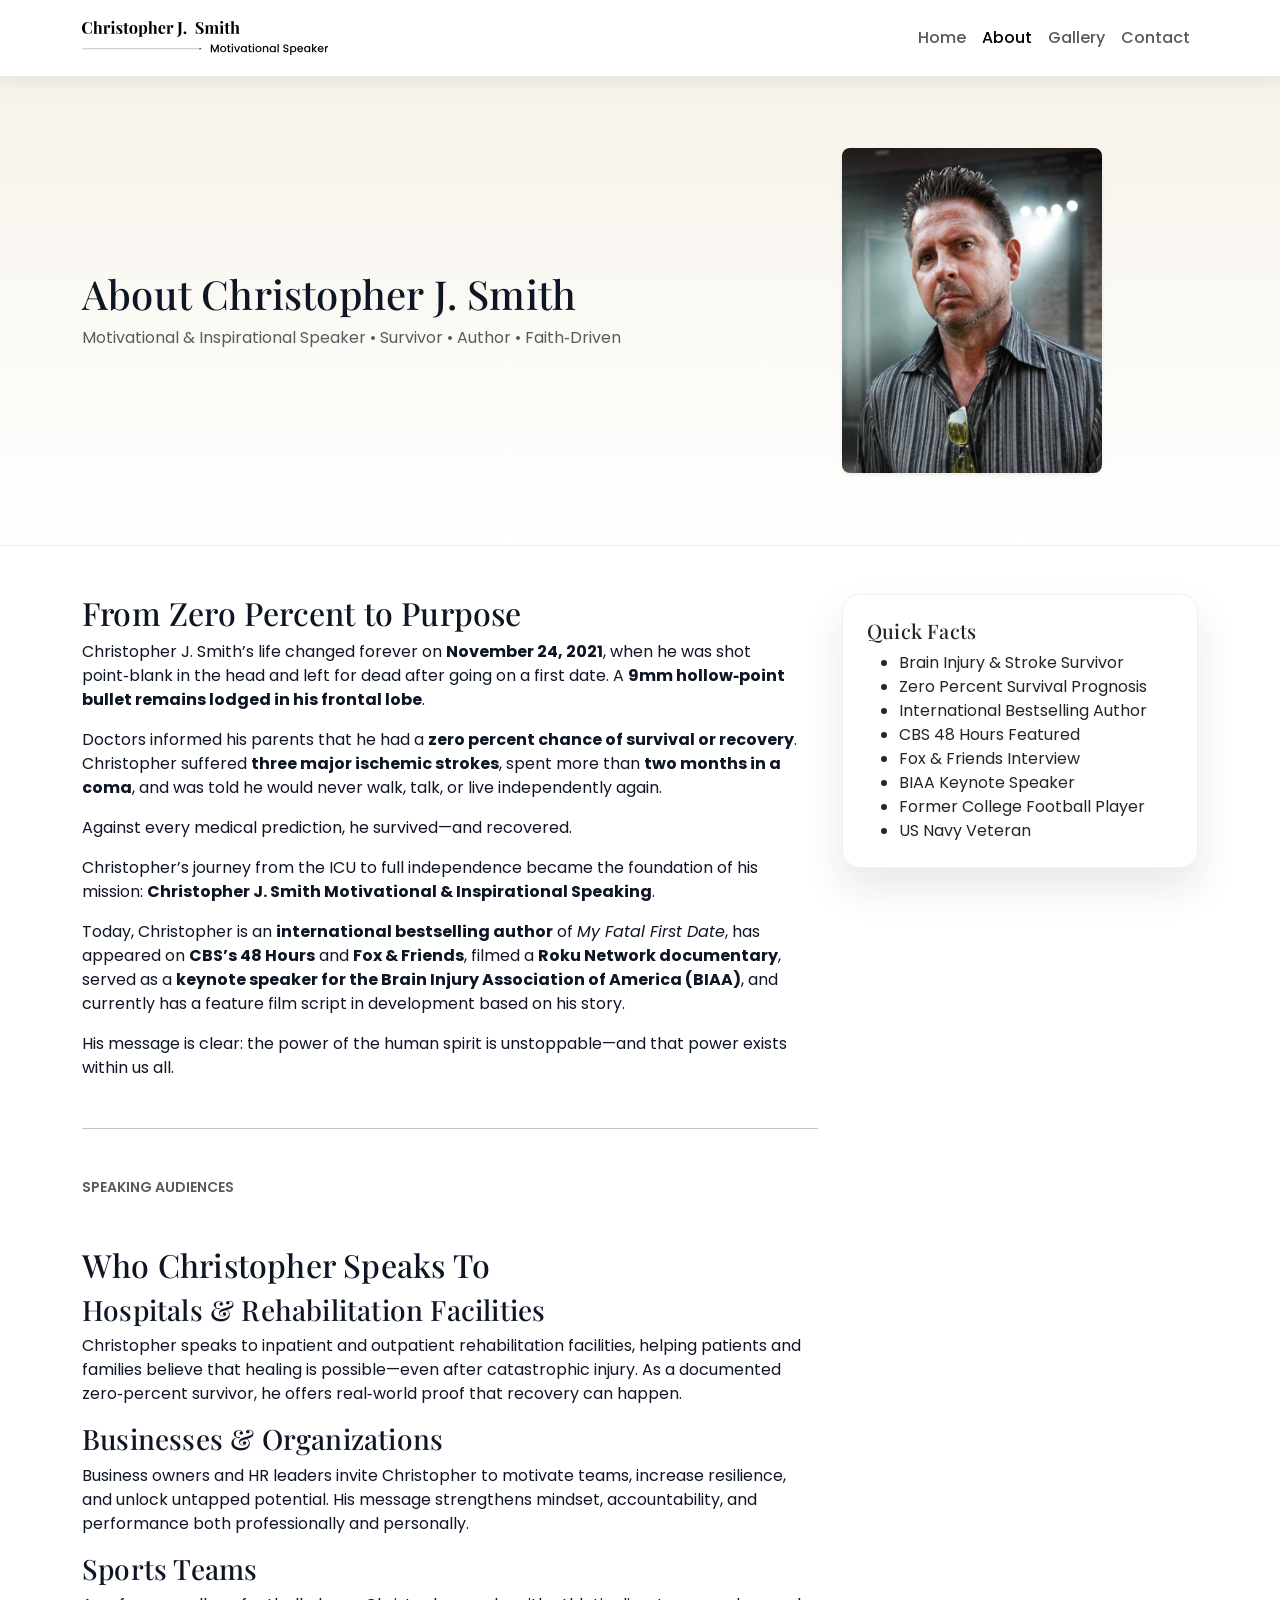
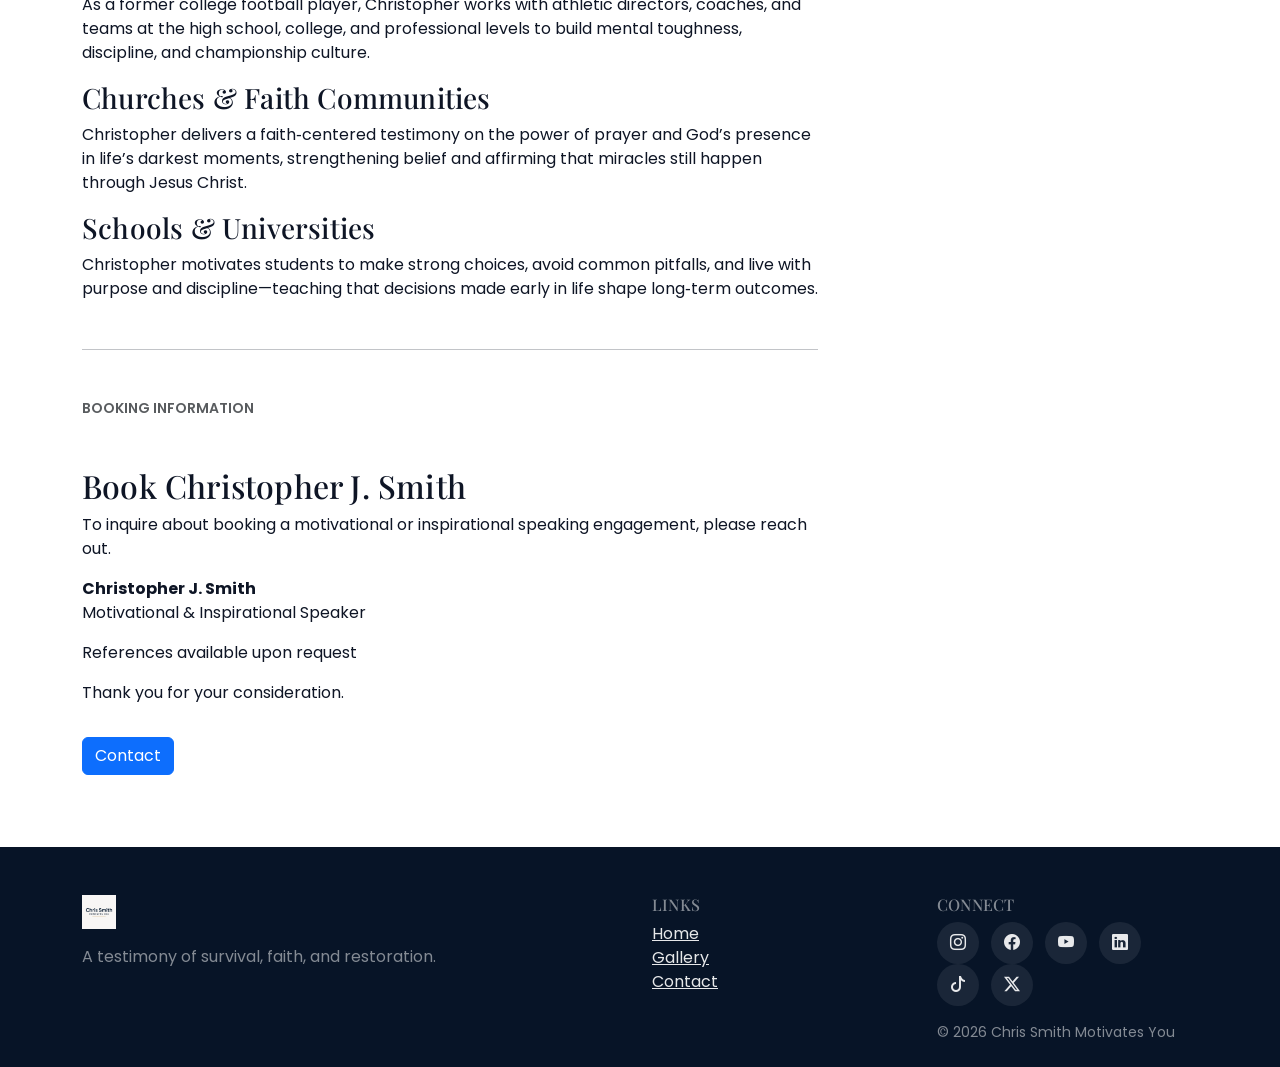
==== about.html @ 95cd8f2f "Update about.html" ====
<!doctype html>
<html lang="en">
<head>
  <meta charset="utf-8">
  <meta name="viewport" content="width=device-width, initial-scale=1">

  <!-- SEO -->
  <title>Christopher J. Smith | Motivational Speaker & Brain Injury Survivor</title>
  <meta name="description" content="Christopher J. Smith is a motivational and inspirational speaker who survived a gunshot wound to the head and traumatic brain injury. Inspiring resilience, faith, and recovery.">

  <link rel="canonical" href="https://chrissmithmotivatesyou.com/about.html">

  <!-- Open Graph -->
  <meta property="og:type" content="website">
  <meta property="og:title" content="Christopher J. Smith | Motivational Speaker & Survivor">
  <meta property="og:description" content="From zero percent chance of survival to inspiring audiences worldwide through resilience, faith, and recovery.">
  <meta property="og:url" content="https://chrissmithmotivatesyou.com/about.html">
  <meta property="og:image" content="https://chrissmithmotivatesyou.com/assets/img/og-image.jpg">

  <!-- Twitter -->
  <meta name="twitter:card" content="summary_large_image">

  <!-- Fonts & CSS -->
  <link rel="preconnect" href="https://fonts.googleapis.com">
  <link rel="preconnect" href="https://fonts.gstatic.com" crossorigin>
  <link href="https://fonts.googleapis.com/css2?family=Playfair+Display:wght@500;600;700&family=Poppins:wght@300;400;500;600&display=swap" rel="stylesheet">
  <link href="https://cdn.jsdelivr.net/npm/bootstrap@5.3.3/dist/css/bootstrap.min.css" rel="stylesheet">
  <link href="https://cdn.jsdelivr.net/npm/bootstrap-icons@1.11.3/font/bootstrap-icons.min.css" rel="stylesheet">
  <link href="assets/css/styles.css" rel="stylesheet">
</head>

<body>

<!-- NAVBAR -->
<nav class="navbar navbar-expand-lg navbar-light bg-white fixed-top">
  <div class="container">
    <a class="navbar-brand" href="index.html">
      <img src="assets/img/logo-wordmark.svg" alt="Chris Smith Motivates You">
    </a>
    <button class="navbar-toggler" type="button" data-bs-toggle="collapse" data-bs-target="#primaryNav">
      <span class="navbar-toggler-icon"></span>
    </button>
    <div class="collapse navbar-collapse" id="primaryNav">
      <ul class="navbar-nav ms-auto">
        <li class="nav-item"><a class="nav-link" href="index.html">Home</a></li>
        <li class="nav-item"><a class="nav-link active" href="about.html">About</a></li>
        <li class="nav-item"><a class="nav-link" href="gallery.html">Gallery</a></li>
        <li class="nav-item"><a class="nav-link" href="contact.html">Contact</a></li>
      </ul>
    </div>
  </div>
</nav>

<!-- HEADER -->
<header class="section section--alt">
  <div class="container">
    <div class="row align-items-center g-3 g-lg-4">

      <!-- Left: Text (matches main content width) -->
      <div class="col-12 col-lg-8">
        <h1>About Christopher J. Smith</h1>
        <p class="text-muted mb-0">
          Motivational &amp; Inspirational Speaker • Survivor • Author • Faith‑Driven
        </p>
      </div>

      <!-- Right: Headshot (matches Quick Facts column) -->
      <div class="col-12 col-lg-4 text-center text-lg-start">
        <img
          src="assets/img/chris-headshot.jpg"
          alt="Christopher J. Smith"
          class="img-fluid rounded-3 shadow-sm"
          style="max-width: 260px;"
        >
      </div>

    </div>
  </div>
</header>

<!-- MAIN -->
<main class="section pt-3 pt-lg-5">
  <div class="container">
    <div class="row g-3 g-lg-4">


      <!-- QUICK FACTS (moves up on mobile) -->
      <div class="col-lg-4 order-1 order-lg-2">
        <div class="card card-premium p-3 p-lg-4 mt-2 mt-lg-0">
          <h3 class="h5">Quick Facts</h3>
          <ul class="mb-0">
            <li>Brain Injury & Stroke Survivor</li>
            <li>Zero Percent Survival Prognosis</li>
            <li>International Bestselling Author</li>
            <li>CBS 48 Hours Featured</li>
            <li>Fox & Friends Interview</li>
            <li>BIAA Keynote Speaker</li>
            <li>Former College Football Player</li>
            <li>US Navy Veteran</li>
          </ul>
        </div>
      </div>

      <!-- STORY -->
      <div class="col-lg-8 order-2 order-lg-1">
        <h2>From Zero Percent to Purpose</h2>

        <p>
          Christopher J. Smith’s life changed forever on <strong>November 24, 2021</strong>, when he was shot
          point‑blank in the head and left for dead after going on a first date. A
          <strong>9mm hollow‑point bullet remains lodged in his frontal lobe</strong>.
        </p>

        <p>
          Doctors informed his parents that he had a <strong>zero percent chance of survival or recovery</strong>.
          Christopher suffered <strong>three major ischemic strokes</strong>, spent more than
          <strong>two months in a coma</strong>, and was told he would never walk, talk, or live independently again.
        </p>

        <p>
          Against every medical prediction, he survived—and recovered.
        </p>

        <p>
          Christopher’s journey from the ICU to full independence became the foundation of his mission:
          <strong>Christopher J. Smith Motivational & Inspirational Speaking</strong>.
        </p>

        <p>
          Today, Christopher is an <strong>international bestselling author</strong> of
          <em>My Fatal First Date</em>, has appeared on <strong>CBS’s 48 Hours</strong> and
          <strong>Fox & Friends</strong>, filmed a <strong>Roku Network documentary</strong>,
          served as a <strong>keynote speaker for the Brain Injury Association of America (BIAA)</strong>,
          and currently has a feature film script in development based on his story.
        </p>

        <p>
          His message is clear: the power of the human spirit is unstoppable—and that power exists within us all.
        </p>
		
		  <hr class="my-4 my-lg-5">
			<p class="text-uppercase text-muted small fw-semibold mb-2">
  			Speaking Audiences
			</p>

		  
        <!-- AUDIENCES -->
        <h2 class="mt-5">Who Christopher Speaks To</h2>

        <h3>Hospitals & Rehabilitation Facilities</h3>
        <p>
          Christopher speaks to inpatient and outpatient rehabilitation facilities, helping patients
          and families believe that healing is possible—even after catastrophic injury.
          As a documented zero‑percent survivor, he offers real‑world proof that recovery can happen.
        </p>

        <h3>Businesses & Organizations</h3>
        <p>
          Business owners and HR leaders invite Christopher to motivate teams, increase resilience,
          and unlock untapped potential. His message strengthens mindset, accountability, and performance
          both professionally and personally.
        </p>

        <h3>Sports Teams</h3>
        <p>
          As a former college football player, Christopher works with athletic directors, coaches,
          and teams at the high school, college, and professional levels to build mental toughness,
          discipline, and championship culture.
        </p>

        <h3>Churches & Faith Communities</h3>
        <p>
          Christopher delivers a faith‑centered testimony on the power of prayer and God’s presence
          in life’s darkest moments, strengthening belief and affirming that miracles still happen
          through Jesus Christ.
        </p>

        <h3>Schools & Universities</h3>
        <p>
          Christopher motivates students to make strong choices, avoid common pitfalls, and live with
          purpose and discipline—teaching that decisions made early in life shape long‑term outcomes.
        </p>
		<hr class="my-4 my-lg-5">

		<p class="text-uppercase text-muted small fw-semibold mb-2">
		  Booking Information
		</p>
       <!-- CTA -->
<h2 class="mt-5">Book Christopher J. Smith</h2>
<p>
  To inquire about booking a motivational or inspirational speaking engagement, please reach out.
</p>

<p>
  <strong>Christopher J. Smith</strong><br>
  Motivational &amp; Inspirational Speaker
</p>

<p>References available upon request</p>

<p>Thank you for your consideration.</p>

<!-- Contact Button -->
<a href="contact.html" class="btn btn-primary mt-3">
  Contact
</a>
      </div>

    </div>
  </div>
</main>
	
<!-- FOOTER -->
<footer class="pt-5 pb-4">
  <div class="container">
    <div class="row g-4">
      <div class="col-lg-6">
        <img src="assets/img/logo-wordmark.png" alt="Chris Smith Motivates You logo" style="height:34px;width:auto;">
        <p class="mt-3 mb-0 text-white-50">A testimony of survival, faith, and restoration.</p>
      </div>

      <div class="col-lg-3">
        <h3 class="h6 text-uppercase text-white-50">Links</h3>
        <ul class="list-unstyled mb-0">
          <li><a href="index.html">Home</a></li>
          <li><a href="gallery.html">Gallery</a></li>
          <li><a href="contact.html">Contact</a></li>
        </ul>
      </div>

      <div class="col-lg-3">
        <h3 class="h6 text-uppercase text-white-50">Connect</h3>
        <div class="social mb-3">
          <a href="https://www.instagram.com/christophercjsmith73" aria-label="Instagram">
            <i class="bi bi-instagram"></i>
          </a>
          <a href="https://www.facebook.com/share/1AkGESYK4D/" aria-label="Facebook">
            <i class="bi bi-facebook"></i>
          </a>
          <a href="https://youtube.com/@cjsmith2373" aria-label="YouTube">
            <i class="bi bi-youtube"></i>
          </a>
          <a href="https://www.linkedin.com/in/christopher-smith-8a0683267" aria-label="LinkedIn">
            <i class="bi bi-linkedin"></i>
          </a>
          <a href="https://www.tiktok.com/@cjsmith2373" aria-label="TikTok">
            <i class="bi bi-tiktok"></i>
          </a>
          <a href="https://x.com/chrissmith2373" aria-label="X (formerly Twitter)">
            <i class="bi bi-twitter-x"></i>
          </a>
        </div>

        <div class="small text-white-50">
          © <span data-year></span> Chris Smith Motivates You
        </div>
      </div>
    </div>
  </div>
</footer>

<script src="https://cdn.jsdelivr.net/npm/bootstrap@5.3.3/dist/js/bootstrap.bundle.min.js"></script>
<script src="assets/js/main.js"></script>

</body>
</html>
---- assets/css/styles.css ----
/* ========================================================================== Premium Bootstrap Starter (Dreamweaver-friendly)
   File: assets/css/styles.css
   Purpose: Brand styling + layout helpers + section alternation
   ========================================================================== */

/* ------------------------------
   0) Brand variables (EDIT HERE)
   ------------------------------ */
:root{
  --brand-navy: #0B1F3B;
  --brand-navy-2: #0A2447;
  --brand-gold: #C8A45D;
  --brand-cream: #F7F3EA;
  --brand-ink: #0E1525;
  --brand-muted: #5B667A;

  /* Navbar height (used for body padding so fixed-top doesn't overlap content) */
  --nav-height: 76px;

  /* Global radius/shadows */
  --radius-lg: 18px;
  --shadow-soft: 0 10px 30px rgba(11,31,59,.12);
  /* Deeper, cleaner shadow for featured cards (contact form) */
  --shadow-premium: 0 20px 40px rgba(11,31,59,.10);
}

/* ------------------------------
   1) Base / Typography
   ------------------------------ */
html { scroll-behavior: smooth; }
body{
  /* Fixed-top nav requires top padding so content doesn't slide under it */
  padding-top: var(--nav-height); /* Bootstrap fixed navbar pattern */
  color: var(--brand-ink);
  background: #fff;
  font-family: "Poppins", system-ui, -apple-system, Segoe UI, Roboto, Arial, sans-serif;
}

h1,h2,h3,h4,h5{
  font-family: "Playfair Display", Georgia, "Times New Roman", serif;
  letter-spacing: 0.2px;
}

a{ color: var(--brand-navy); }
a:hover{ color: var(--brand-navy-2); }

/* ------------------------------
   2) Navbar styling
   ------------------------------ */
.navbar{
  min-height: var(--nav-height);
  backdrop-filter: blur(10px);
  box-shadow: 0 4px 18px rgba(11,31,59,.08);
}

.navbar-brand img{
  height: 34px; /* EDIT if needed */
  width: auto;
}

.nav-link{ font-weight: 500; }

/* aria-current highlighting per page */
.nav-link[aria-current="page"]{
  color: var(--brand-gold) !important;
  position: relative;
}
.nav-link[aria-current="page"]::after{
  content:"";
  position:absolute;
  left:.5rem;
  right:.5rem;
  bottom:.25rem;
  height:2px;
  background: var(--brand-gold);
  border-radius:2px;
}

/* ========================================================================== 
   Brand Wordmark Utility Class: .brand-wordmark
   Purpose: Fine-tune logo sizing everywhere from one place.
   How to use:
     <a class="navbar-brand" href="#"><img class="brand-wordmark" src="..." alt="Chris Smith Motivates You"></a>
   ========================================================================== */

:root{
  /* EDIT THIS ONE VALUE to scale the logo globally */
  --wordmark-height: 34px; /* default (desktop) */
}

/* Apply to the logo image inside the navbar brand */
.brand-wordmark{
  height: var(--wordmark-height);
  width: auto;           /* prevents distortion */
  max-width: 100%;       /* prevents overflow */
  display: block;        /* removes baseline whitespace */
  object-fit: contain;   /* keeps the image contained if constrained */
}

/* If you ever use an SVG wordmark, this helps keep it crisp */
.brand-wordmark svg{ height: var(--wordmark-height); width: auto; }

/* Responsive tuning (optional but helpful) */
@media (max-width: 991.98px){ :root{ --wordmark-height: 32px; } /* slightly smaller on tablets */ }
@media (max-width: 575.98px){ :root{ --wordmark-height: 30px; } /* smaller on phones */ }

/* ------------------------------
   3) Section helpers (alternating)
   ------------------------------ */
.section{ padding: 4.5rem 0; }
.section--alt{ background: linear-gradient(180deg, var(--brand-cream), #ffffff); }
.section--brand{ background: linear-gradient(180deg, var(--brand-navy), var(--brand-navy-2)); color: #fff; }
.section--brand a{ color: #fff; text-decoration: underline; }

/* Clear visual delineation on mobile */
.section + .section{ border-top: 1px solid rgba(11,31,59,.08); }



/* ------------------------------
   Contact section: subtle brand tint (prevents background bleed into Reviews)
   Best Overall Combo (Highly Polished)
   ------------------------------ */
#contactCall{
  /* very light navy tint using brand color */
  background-color: rgba(11,31,59,.03);
}
/* ------------------------------
   4) Buttons / cards
   ------------------------------ */
.btn-brand{
  background: var(--brand-gold);
  border-color: var(--brand-gold);
  color: #1b1b1b;
  font-weight: 600;
  box-shadow: var(--shadow-soft);
}
.btn-brand:hover{ background: #b7924c; border-color: #b7924c; }

.card-premium{
  background-color: #ffffff;
  border: 1px solid rgba(11,31,59,.06);
  border-radius: var(--radius-lg);
  box-shadow: var(--shadow-premium);
}

/* ------------------------------
   5) Hero carousel (full viewport)
   ------------------------------ */
.hero{ min-height: calc(100vh - var(--nav-height)); }
.hero .carousel, .hero .carousel-inner, .hero .carousel-item{ min-height: calc(100vh - var(--nav-height)); }
.hero .carousel-item{ background: #111; position: relative; }
.hero .hero-img{ width: 100%; height: calc(100vh - var(--nav-height)); object-fit: cover; filter: brightness(0.72); }
.hero .carousel-caption{ text-align: left; bottom: 18%; }
.hero .carousel-caption .badge{ background: rgba(200,164,93,.95); color: #111; }
.hero .carousel-caption h1{ font-size: clamp(2rem, 4vw, 3.25rem); }
.hero .carousel-caption p{ max-width: 46rem; font-size: 1.05rem; }

/* ------------------------------
   6) Gallery thumbs
   ------------------------------ */
.gallery-thumb{ border-radius: 14px; overflow: hidden; box-shadow: var(--shadow-soft); cursor: pointer; }
.gallery-thumb img{ width: 100%; height: 220px; object-fit: cover; transition: transform .25s ease; }
.gallery-thumb:hover img{ transform: scale(1.03); }

/* ------------------------------
   7) Quotes + Reviews carousels
   ------------------------------ */
.quote-card{ border-left: 4px solid var(--brand-gold); padding-left: 1rem; }
.review-stars{ color: var(--brand-gold); }

/* ------------------------------
   8) Footer
   ------------------------------ */
footer{ background: #071427; color: rgba(255,255,255,.9); }
footer a{ color: rgba(255,255,255,.9); }
footer a:hover{ color: var(--brand-gold); }

/* Social icons */
.social a{
  display:inline-flex;
  width: 42px;
  height: 42px;
  border-radius: 999px;
  align-items:center;
  justify-content:center;
  background: rgba(255,255,255,.08);
  margin-right: .5rem;
  transition: all .2s ease;
}
.social a:hover{ background: rgba(200,164,93,.18); transform: translateY(-2px); }

/* ------------------------------
   9) Utility: hide placeholder blocks later
   ------------------------------ */
.is-placeholder{ opacity: .9; }
.is-hidden{ display: none !important; }

/* Keeps the quote area stable once JS sets min-height */
.quote-carousel-wrap .carousel-inner {
  min-height: var(--quote-max-h, auto);
}

/* Optional: smoother feel (no layout shift, just fades) */
.quote-carousel-wrap .carousel-item {
  transition: transform 0.6s ease;
}

/* =====================================
   Reviews Carousel (fixed height)
   - Height is set dynamically via JS
   ===================================== */
.review-carousel-wrap .carousel-inner {
  min-height: var(--review-max-h, auto);
}
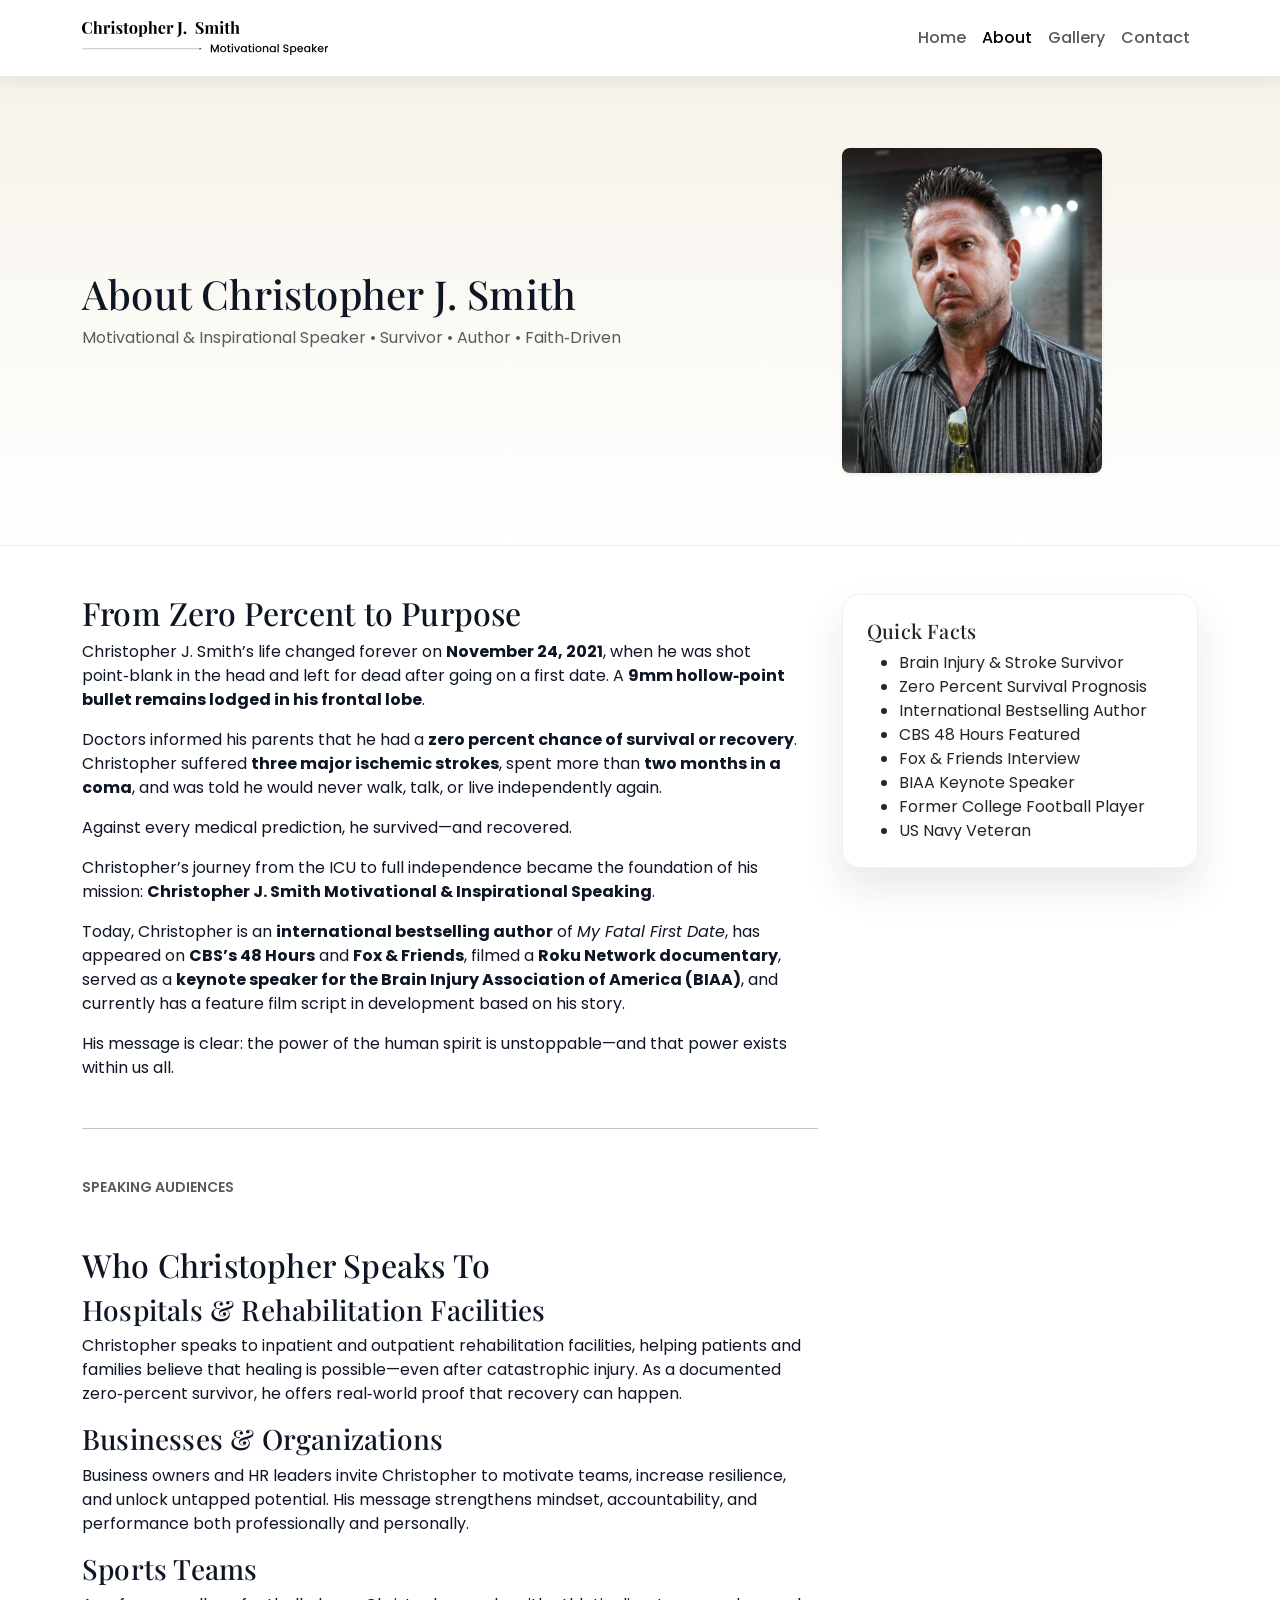
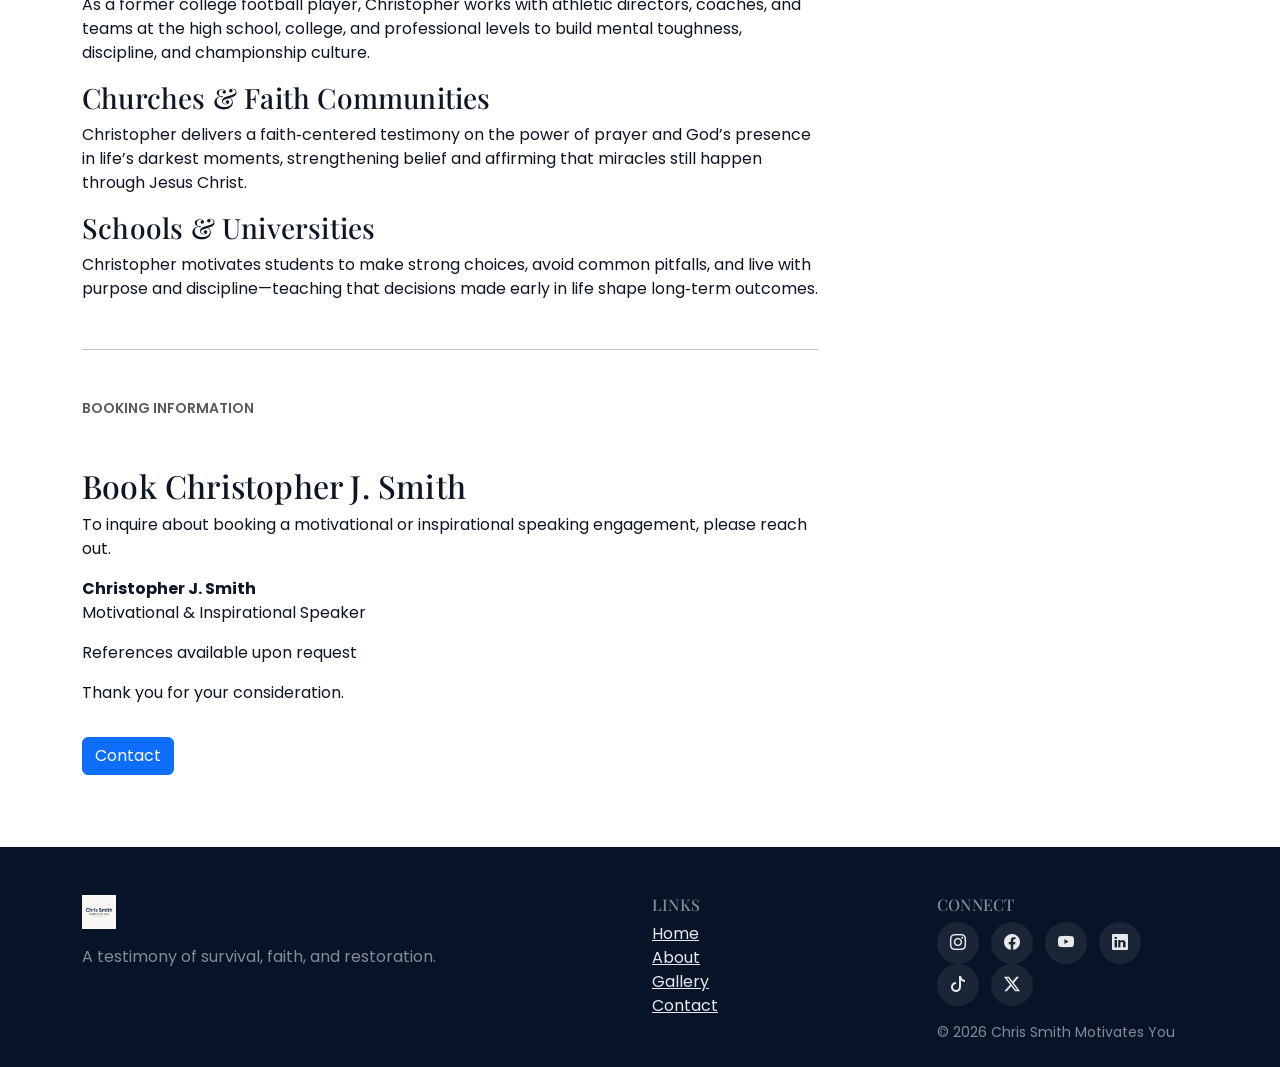
==== commit 274491a9: "footers footers" ====
--- a/about.html
+++ b/about.html
@@ -223,6 +223,7 @@
         <h3 class="h6 text-uppercase text-white-50">Links</h3>
         <ul class="list-unstyled mb-0">
           <li><a href="index.html">Home</a></li>
+			<li><a href="about.html">About</a></li>
           <li><a href="gallery.html">Gallery</a></li>
           <li><a href="contact.html">Contact</a></li>
         </ul>
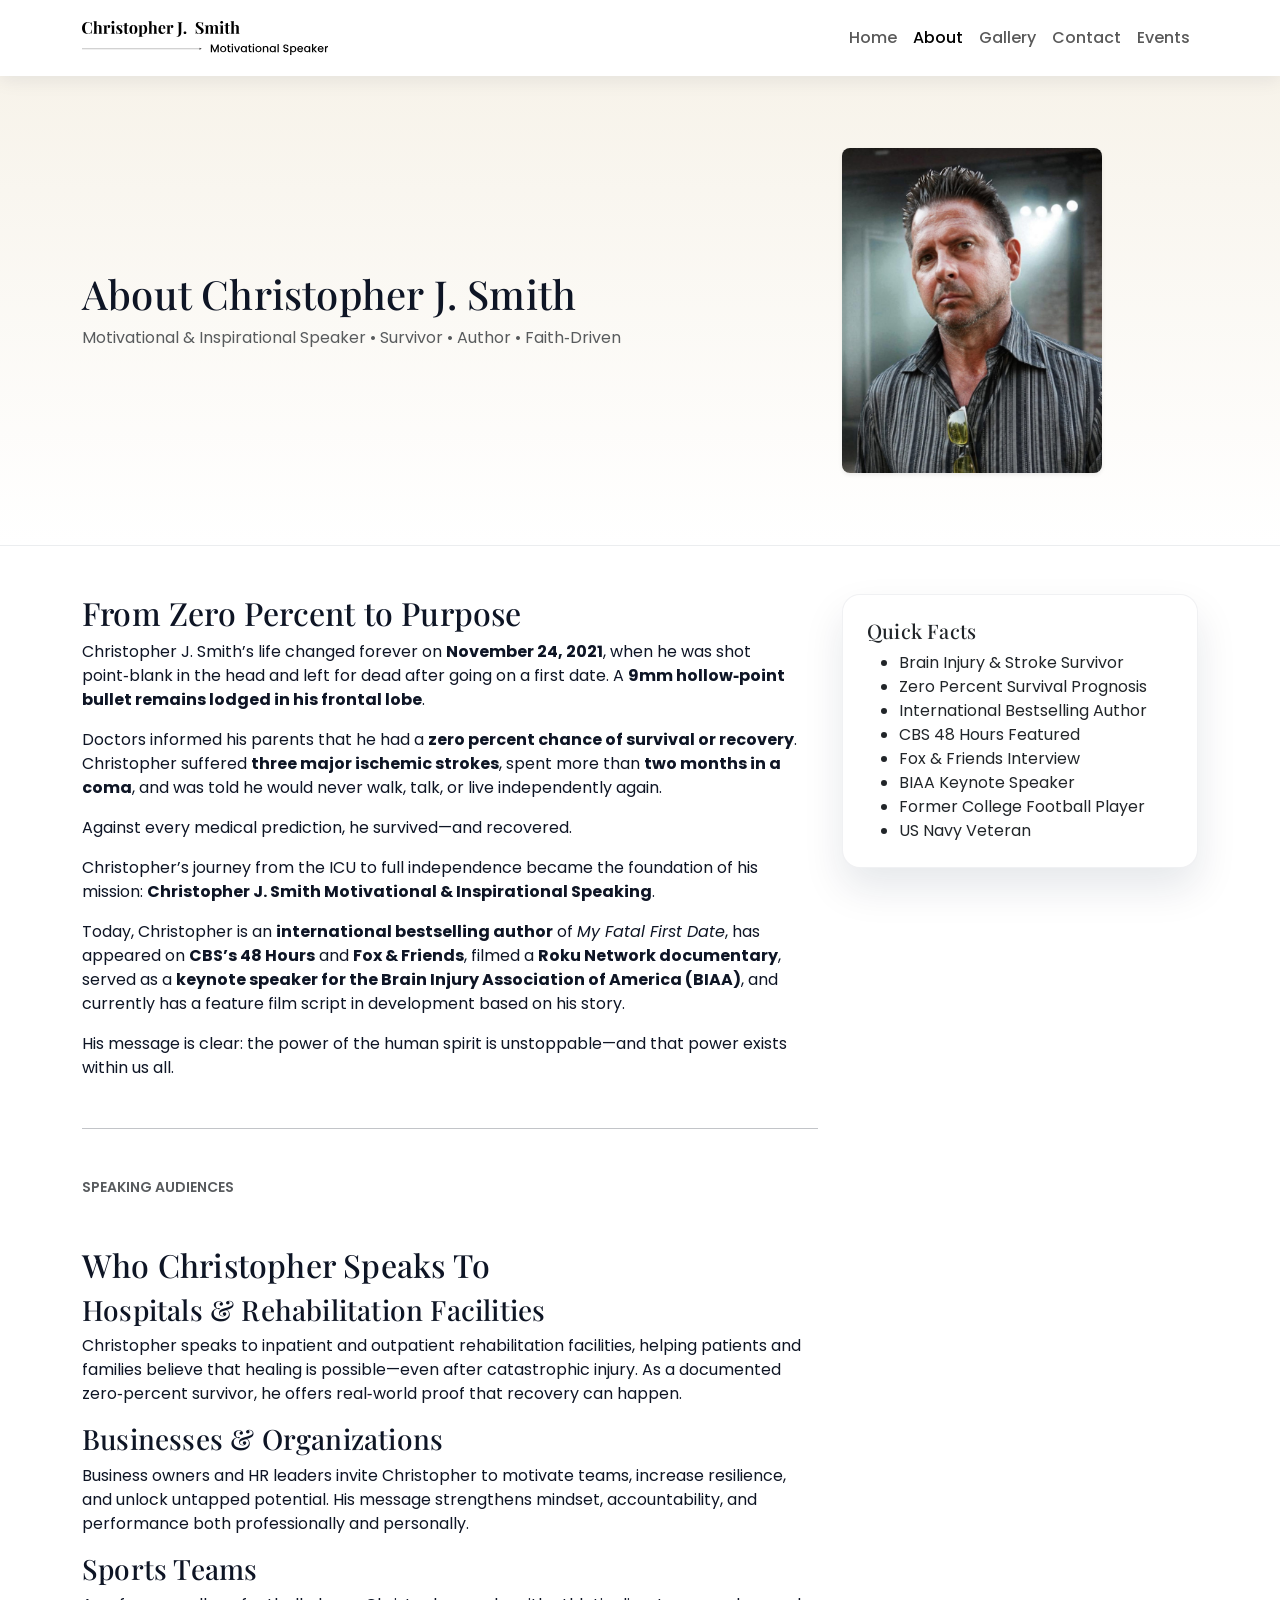
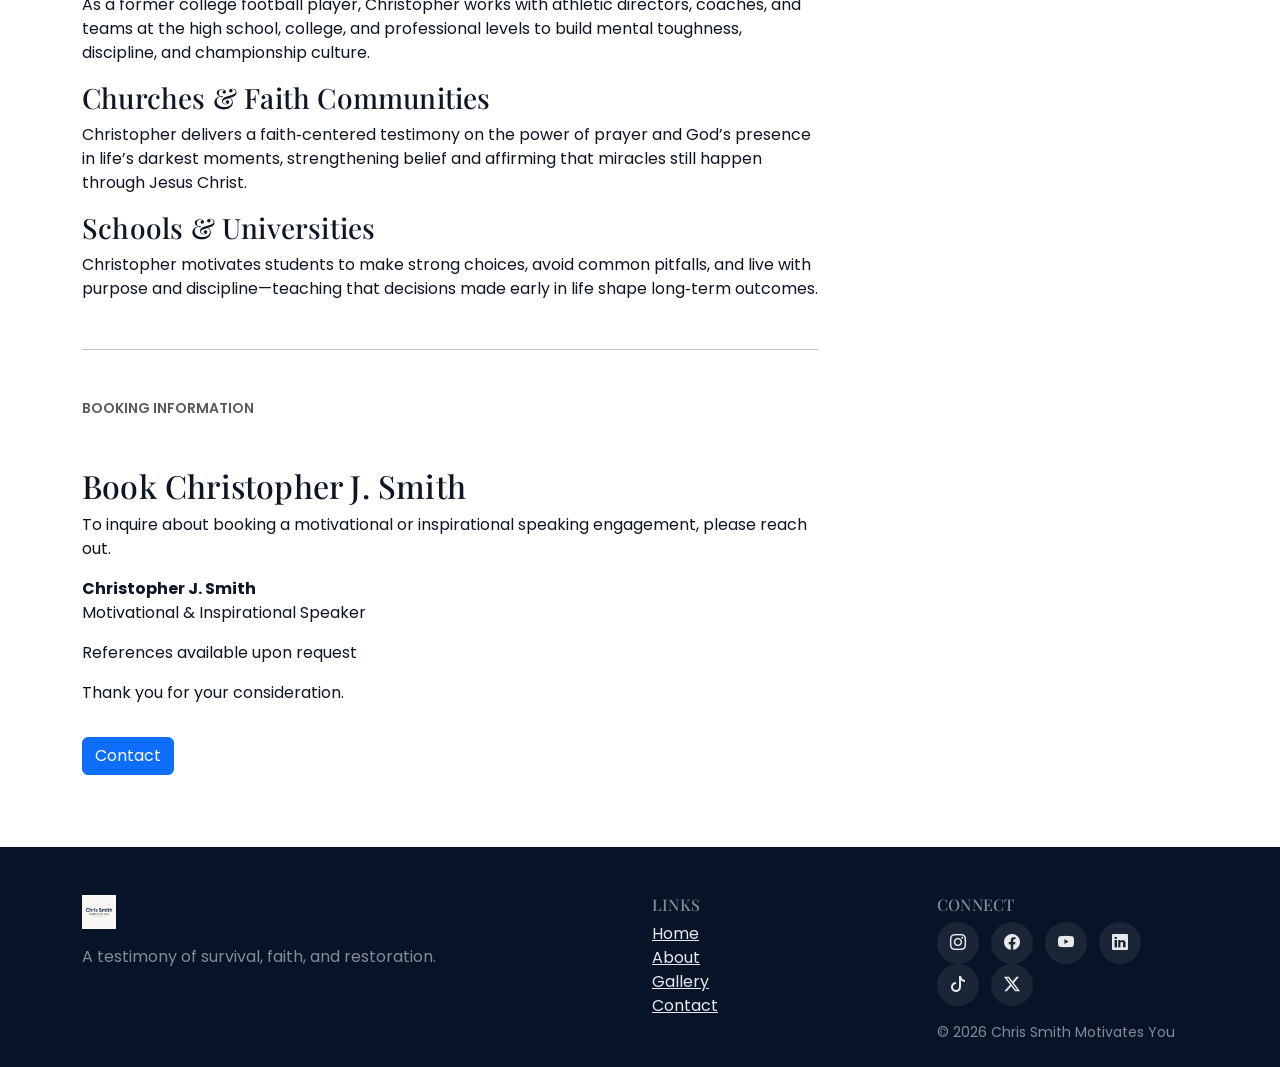
==== commit 84d383ce: "New page and nav bar multiple" ====
--- a/about.html
+++ b/about.html
@@ -46,6 +46,9 @@
         <li class="nav-item"><a class="nav-link active" href="about.html">About</a></li>
         <li class="nav-item"><a class="nav-link" href="gallery.html">Gallery</a></li>
         <li class="nav-item"><a class="nav-link" href="contact.html">Contact</a></li>
+		  <li class="nav-item">
+  <a class="nav-link" href="events.html">Events</a>
+</li>
       </ul>
     </div>
   </div>
@@ -215,7 +218,13 @@
   <div class="container">
     <div class="row g-4">
       <div class="col-lg-6">
-        <img src="assets/img/logo-wordmark.png" alt="Chris Smith Motivates You logo" style="height:34px;width:auto;">
+        <a href="index.html" aria-label="Return to home page">
+  <img
+    src="assets/img/logo-wordmark.png"
+    alt="Chris Smith Motivates You logo"
+    style="height:34px;width:auto;"
+  >
+</a>
         <p class="mt-3 mb-0 text-white-50">A testimony of survival, faith, and restoration.</p>
       </div>
 
@@ -223,7 +232,7 @@
         <h3 class="h6 text-uppercase text-white-50">Links</h3>
         <ul class="list-unstyled mb-0">
           <li><a href="index.html">Home</a></li>
-			<li><a href="about.html">About</a></li>
+		  <li><a href="about.html">About</a></li>
           <li><a href="gallery.html">Gallery</a></li>
           <li><a href="contact.html">Contact</a></li>
         </ul>
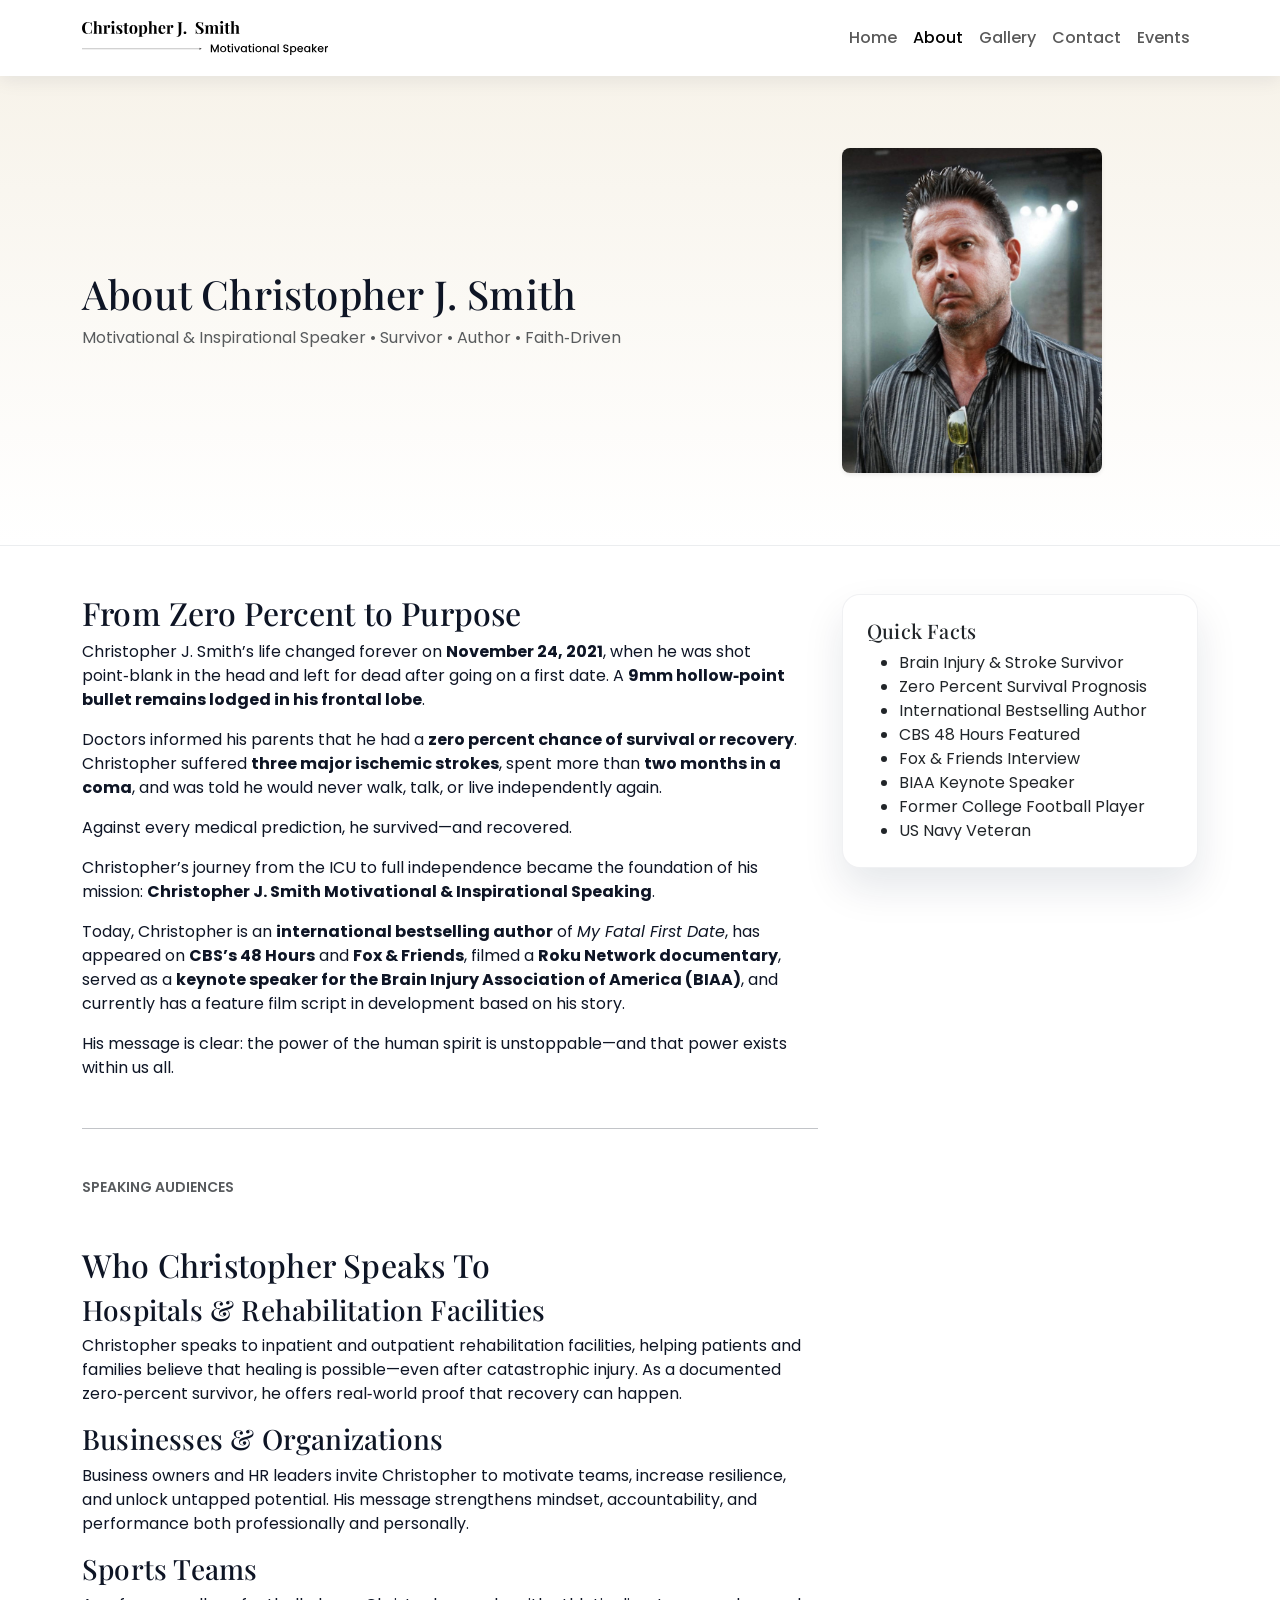
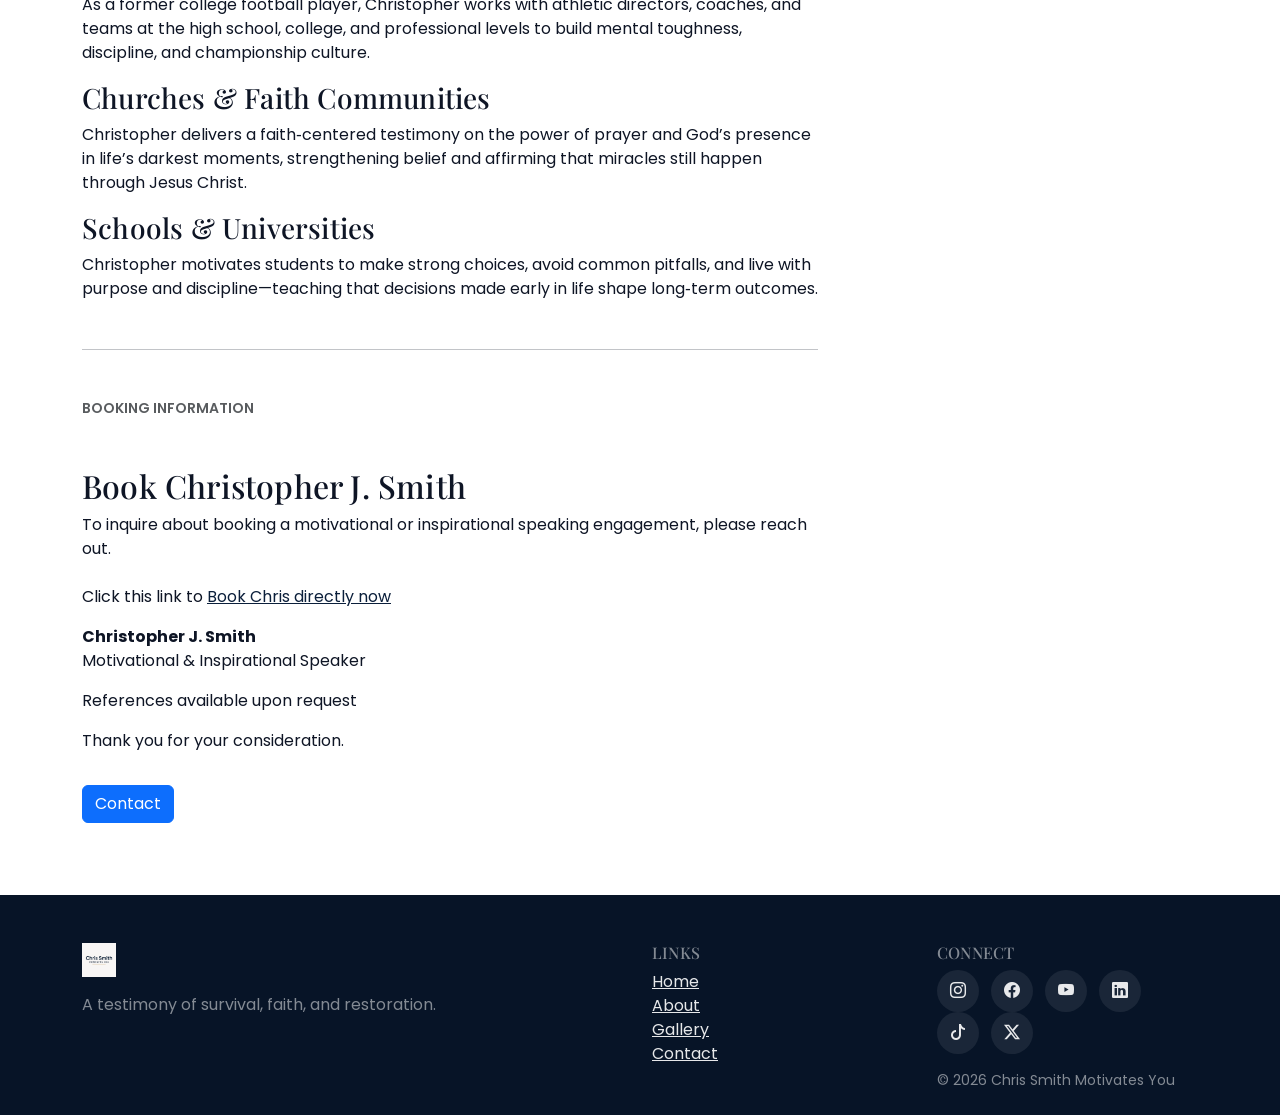
==== commit beead0ca: "Link updates https://www.allamericanspeakers.com/speakers/468848/Christopher-J.-Smith" ====
--- a/about.html
+++ b/about.html
@@ -192,6 +192,8 @@
 <h2 class="mt-5">Book Christopher J. Smith</h2>
 <p>
   To inquire about booking a motivational or inspirational speaking engagement, please reach out.
+<br><br>Click this link to 
+	<a href="https://www.allamericanspeakers.com/speakers/468848/Christopher-J.-Smith" title="Chris Smith Motivational Speaker" target="new">Book Chris directly now</a>
 </p>
 
 <p>
--- a/assets/css/styles.css
+++ b/assets/css/styles.css
@@ -213,3 +213,29 @@
 .review-carousel-wrap .carousel-inner {
   min-height: var(--review-max-h, auto);
 }
+/* ==========================
+   Events page helpers
+   ========================== */
+.event-card {
+  position: relative;
+}
+
+.event-card::before{
+  content:"";
+  position:absolute;
+  left:0;
+  top:18px;
+  bottom:18px;
+  width:6px;
+  border-radius: 999px;
+  background: rgba(200,164,93,.95); /* brand gold */
+  opacity: .85;
+}
+
+@media (max-width: 575.98px){
+  .event-card::before{
+    top:14px;
+    bottom:14px;
+  }
+}
+..
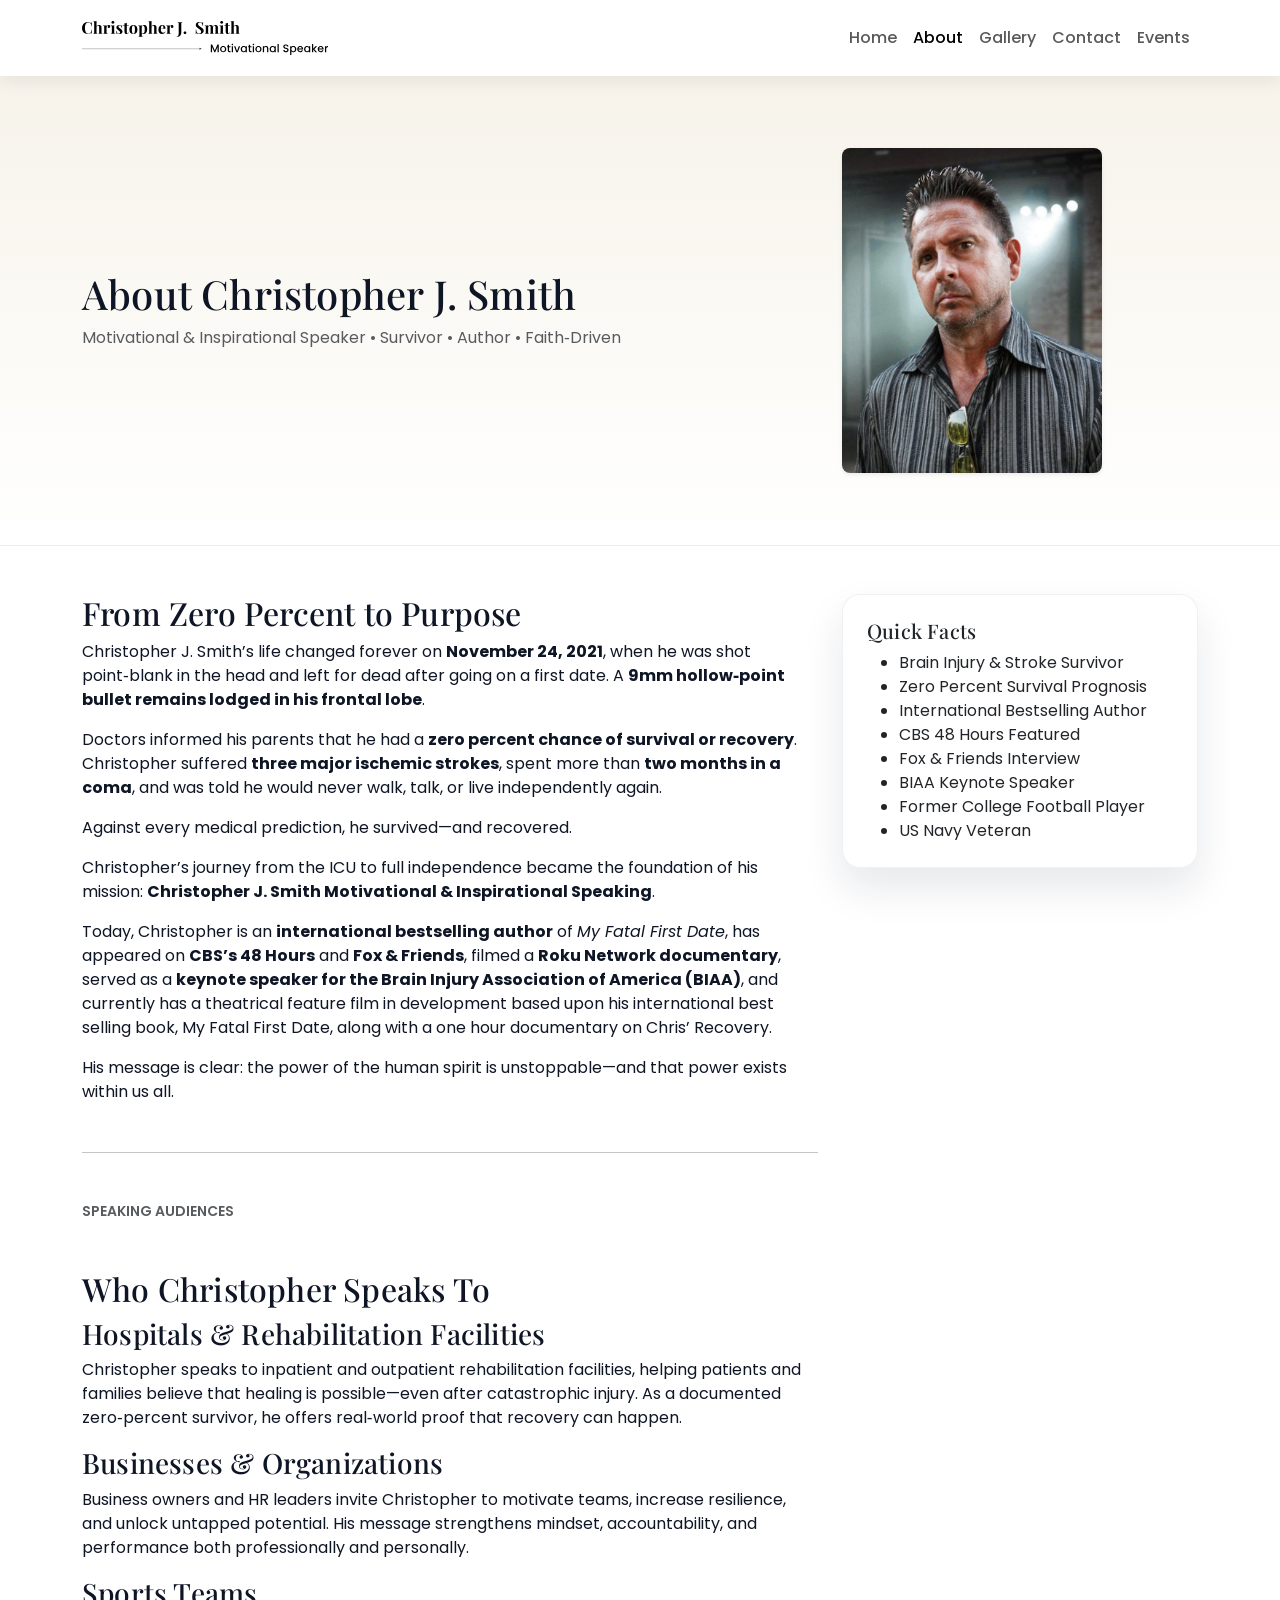
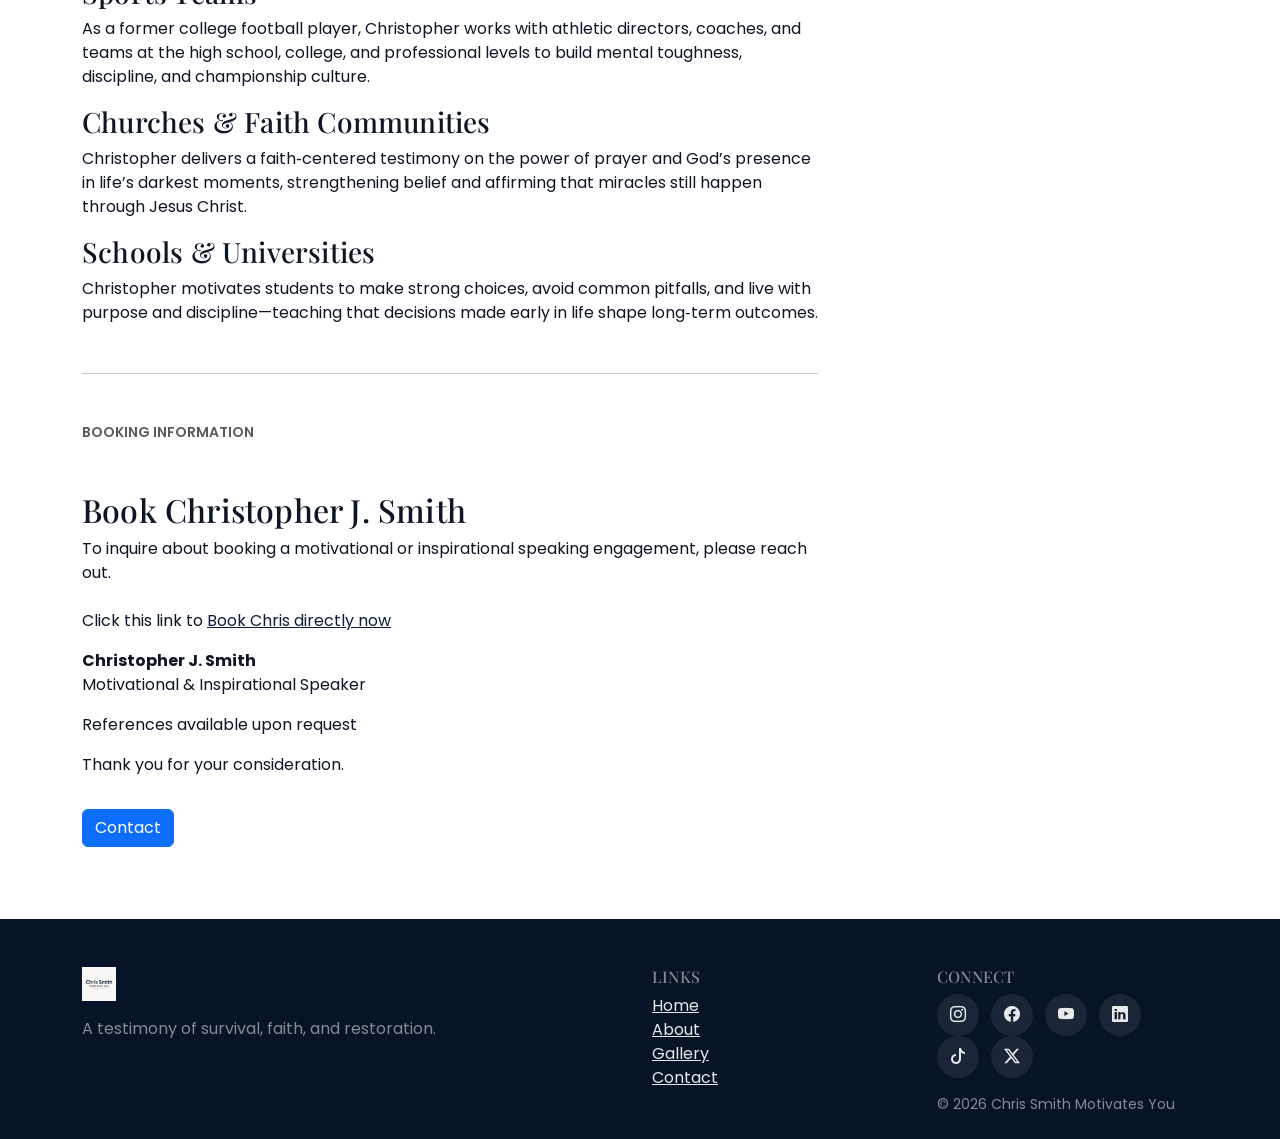
==== commit a7085087: "Update about.html theatrical feature film in development base on his inter best selling book. along " ====
--- a/about.html
+++ b/about.html
@@ -134,7 +134,7 @@
           <em>My Fatal First Date</em>, has appeared on <strong>CBS’s 48 Hours</strong> and
           <strong>Fox & Friends</strong>, filmed a <strong>Roku Network documentary</strong>,
           served as a <strong>keynote speaker for the Brain Injury Association of America (BIAA)</strong>,
-          and currently has a feature film script in development based on his story.
+          and currently has a theatrical feature film in development based upon his international best selling book, My Fatal First Date, along with a one hour documentary on Chris’ Recovery.
         </p>
 
         <p>
@@ -193,7 +193,7 @@
 <p>
   To inquire about booking a motivational or inspirational speaking engagement, please reach out.
 <br><br>Click this link to 
-	<a href="https://www.allamericanspeakers.com/speakers/468848/Christopher-J.-Smith" title="Chris Smith Motivational Speaker" target="new">Book Chris directly now</a>
+	<a href="https://www.allamericanspeakers.com/speakers/468848/Christopher-J.-Smith" title="Chris Smith Motivational Speaker" target="_blank">Book Chris directly now</a>
 </p>
 
 <p>
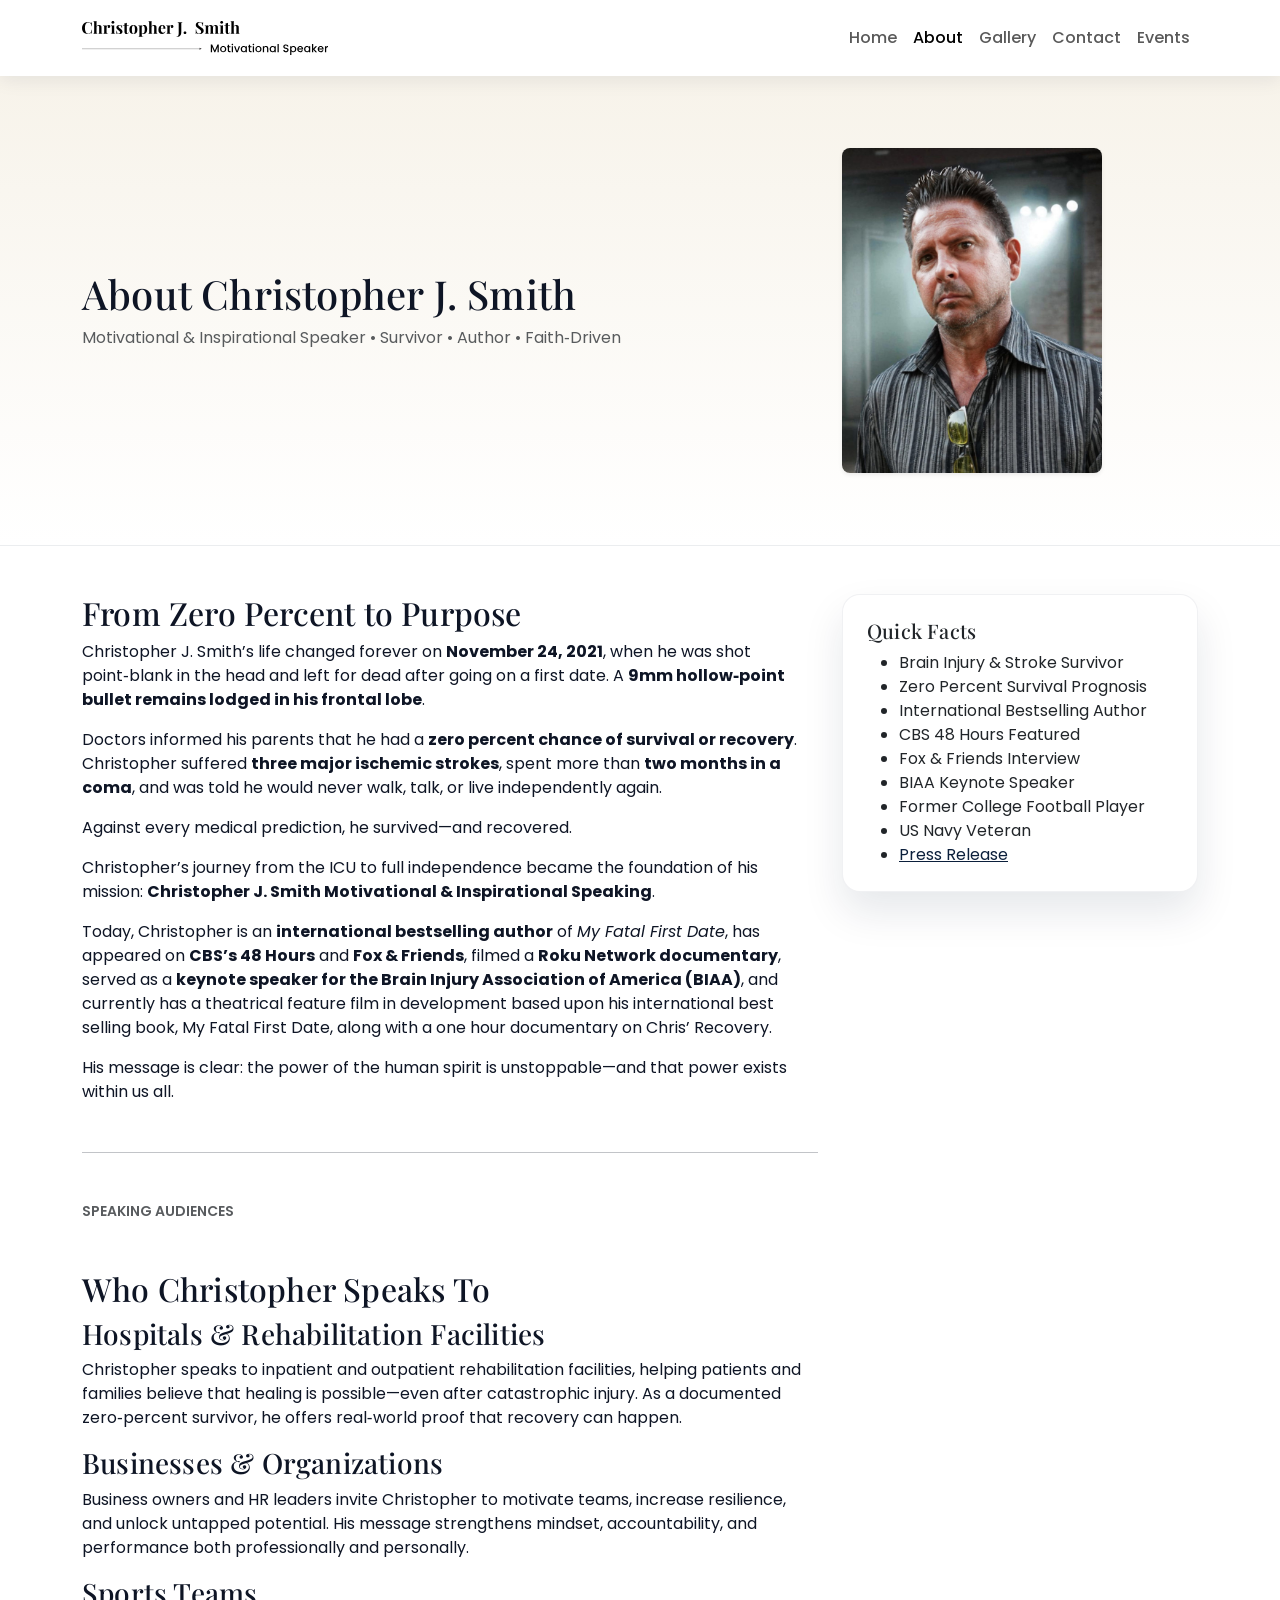
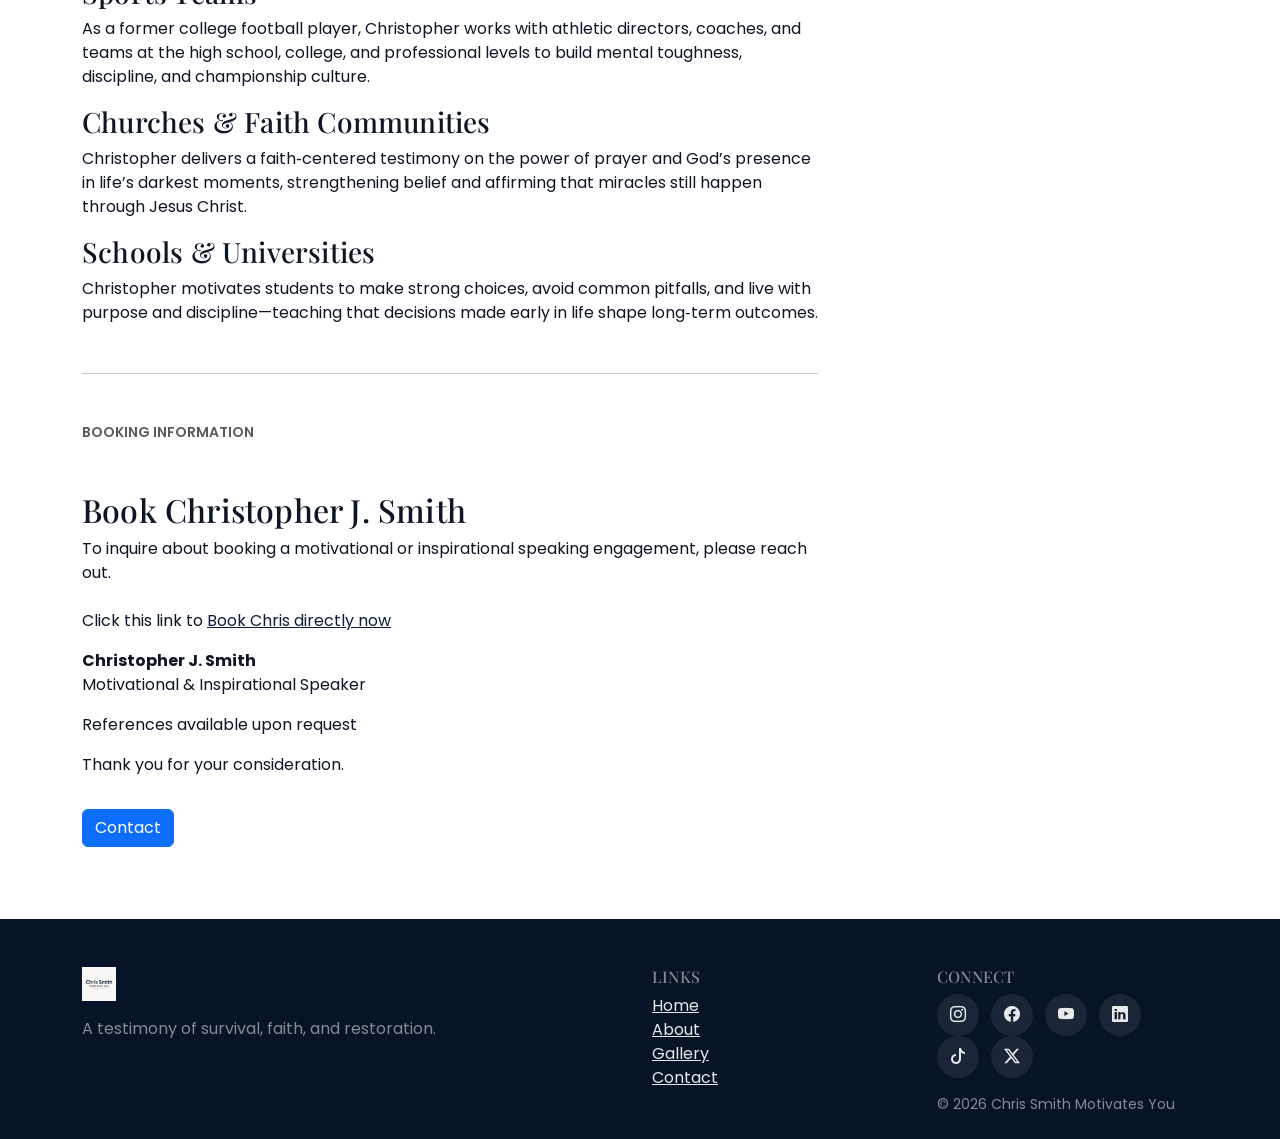
==== commit a23ea2b2: "Presser uploaded and linked" ====
--- a/about.html
+++ b/about.html
@@ -100,6 +100,7 @@
             <li>BIAA Keynote Speaker</li>
             <li>Former College Football Player</li>
             <li>US Navy Veteran</li>
+            <li><a href="assets/docs/Chris Press Release final.pdf">Press Release</a>&nbsp;</li>
           </ul>
         </div>
       </div>
